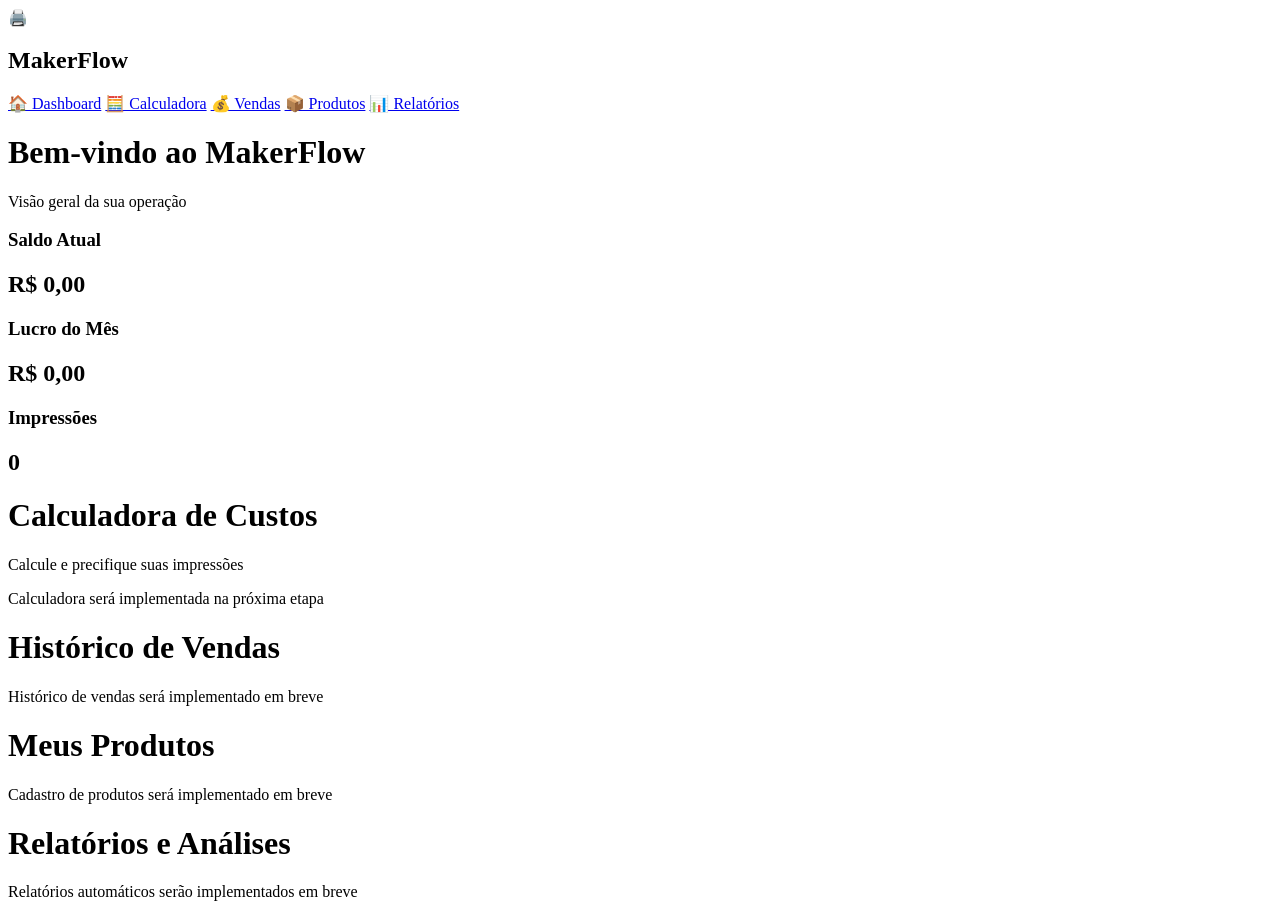
==== index.html @ 26955d99 "Create index.html" ====
<!DOCTYPE html>
<html lang="pt-BR">
<head>
    <meta charset="UTF-8">
    <meta name="viewport" content="width=device-width, initial-scale=1.0">
    <title>MakerFlow • Gestão Financeira</title>
    <link rel="stylesheet" href="style.css">
    <link href="https://fonts.googleapis.com/css2?family=Inter:wght@400;500;600&family=Space+Grotesk:wght@500;600&display=swap" rel="stylesheet">
</head>
<body>
    <div class="app">
        <!-- Sidebar -->
        <nav class="sidebar">
            <div class="logo">
                <span>🖨️</span>
                <h1>MakerFlow</h1>
            </div>
            
            <div class="menu">
                <a href="#" class="menu-item active" data-tab="dashboard">🏠 Dashboard</a>
                <a href="#" class="menu-item" data-tab="calculadora">🧮 Calculadora</a>
                <a href="#" class="menu-item" data-tab="vendas">💰 Vendas</a>
                <a href="#" class="menu-item" data-tab="produtos">📦 Produtos</a>
                <a href="#" class="menu-item" data-tab="relatorios">📊 Relatórios</a>
            </div>
        </nav>

        <!-- Conteúdo Principal -->
        <main class="content">
            <!-- Dashboard -->
            <div id="dashboard" class="tab active">
                <h1>Bem-vindo ao MakerFlow</h1>
                <p class="subtitle">Visão geral da sua operação</p>
                <div class="cards-grid">
                    <div class="card-info">
                        <h3>Saldo Atual</h3>
                        <h2 id="saldo-atual">R$ 0,00</h2>
                    </div>
                    <div class="card-info">
                        <h3>Lucro do Mês</h3>
                        <h2 id="lucro-mes" class="positivo">R$ 0,00</h2>
                    </div>
                    <div class="card-info">
                        <h3>Impressões</h3>
                        <h2 id="total-impressoes">0</h2>
                    </div>
                </div>
            </div>

            <!-- Calculadora -->
            <div id="calculadora" class="tab hidden">
                <h1>Calculadora de Custos</h1>
                <p class="subtitle">Calcule e precifique suas impressões</p>
                <!-- Vamos preencher na Etapa 2 -->
                <div class="placeholder">Calculadora será implementada na próxima etapa</div>
            </div>

            <!-- Vendas -->
            <div id="vendas" class="tab hidden">
                <h1>Histórico de Vendas</h1>
                <div class="placeholder">Histórico de vendas será implementado em breve</div>
            </div>

            <!-- Produtos -->
            <div id="produtos" class="tab hidden">
                <h1>Meus Produtos</h1>
                <div class="placeholder">Cadastro de produtos será implementado em breve</div>
            </div>

            <!-- Relatórios -->
            <div id="relatorios" class="tab hidden">
                <h1>Relatórios e Análises</h1>
                <div class="placeholder">Relatórios automáticos serão implementados em breve</div>
            </div>
        </main>
    </div>

    <script src="script.js"></script>
</body>
</html>
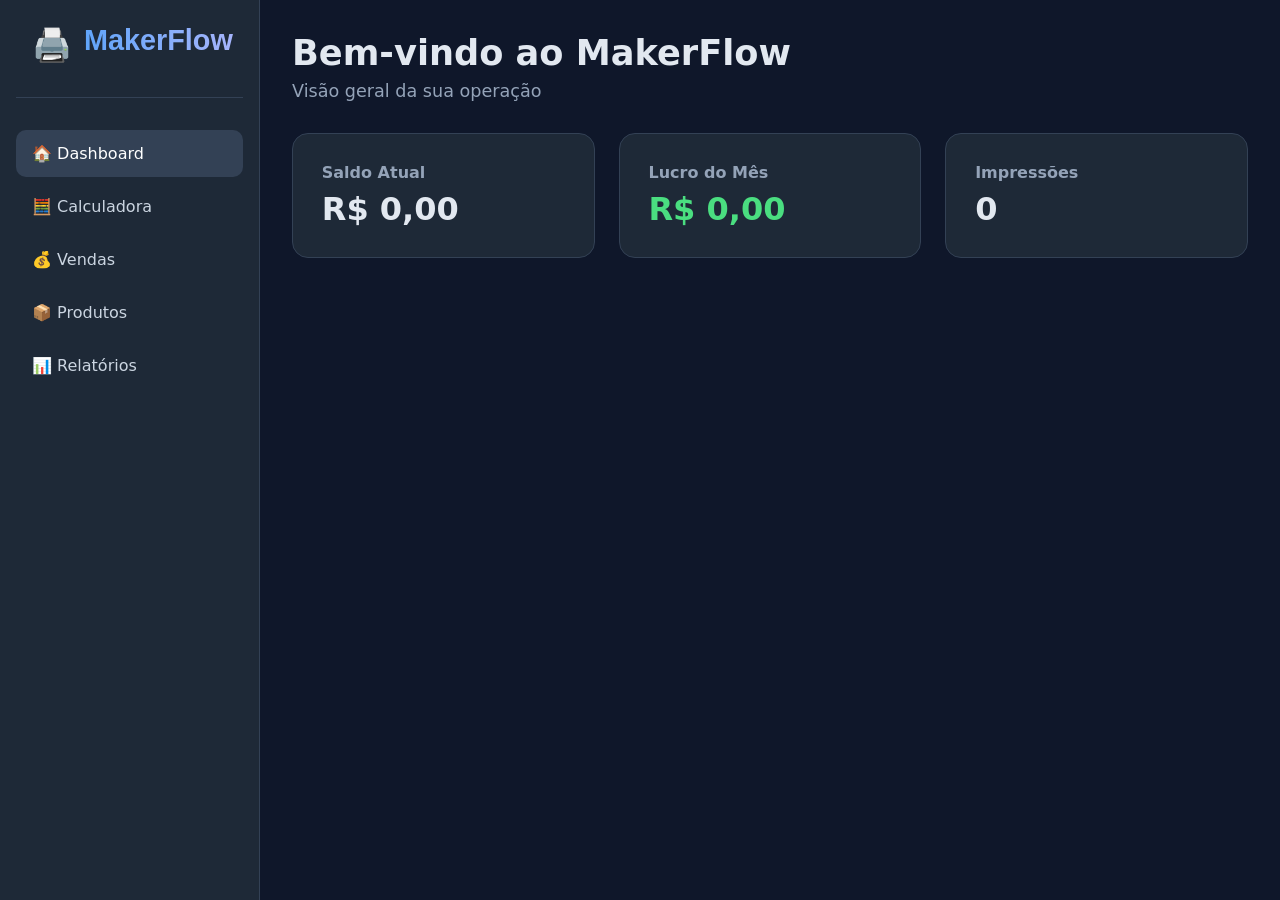
==== commit 8148287c: "Update index.html" ====
--- a/index.html
+++ b/index.html
@@ -49,28 +49,75 @@
 
             <!-- Calculadora -->
             <div id="calculadora" class="tab hidden">
-                <h1>Calculadora de Custos</h1>
-                <p class="subtitle">Calcule e precifique suas impressões</p>
-                <!-- Vamos preencher na Etapa 2 -->
-                <div class="placeholder">Calculadora será implementada na próxima etapa</div>
+                <h1>🧮 Calculadora de Custos</h1>
+                <p class="subtitle">Calcule o custo real e defina o preço de venda</p>
+                
+                <div class="card">
+                    <form id="calcForm">
+                        <div class="input-group">
+                            <label for="nome">Nome da Impressão</label>
+                            <input type="text" id="nome" placeholder="Ex: Suporte de celular" required>
+                        </div>
+
+                        <div class="input-group">
+                            <label for="filamento">Peso de filamento usado</label>
+                            <div class="input-with-unit">
+                                <input type="number" id="filamento" value="250" step="0.1" required>
+                                <span class="unit">gramas</span>
+                            </div>
+                        </div>
+
+                        <div class="input-group">
+                            <label for="precoFilamento">Preço do filamento</label>
+                            <div class="input-with-unit">
+                                <input type="number" id="precoFilamento" value="120" step="0.01" required>
+                                <span class="unit">R$/kg</span>
+                            </div>
+                        </div>
+
+                        <div class="input-group">
+                            <label for="horas">Tempo de impressão</label>
+                            <div class="input-with-unit">
+                                <input type="number" id="horas" value="8" step="0.1" required>
+                                <span class="unit">horas</span>
+                            </div>
+                        </div>
+
+                        <div class="input-group">
+                            <label for="potencia">Potência da impressora</label>
+                            <div class="input-with-unit">
+                                <input type="number" id="potencia" value="300" step="1" required>
+                                <span class="unit">Watts</span>
+                            </div>
+                        </div>
+
+                        <div class="input-group">
+                            <label for="precoEnergia">Preço da energia</label>
+                            <div class="input-with-unit">
+                                <input type="number" id="precoEnergia" value="0.85" step="0.01" required>
+                                <span class="unit">R$/kWh</span>
+                            </div>
+                        </div>
+
+                        <button type="submit" class="btn-calcular">Calcular e Salvar</button>
+                    </form>
+                </div>
             </div>
 
-            <!-- Vendas -->
+            <!-- Outras abas (placeholders) -->
             <div id="vendas" class="tab hidden">
-                <h1>Histórico de Vendas</h1>
-                <div class="placeholder">Histórico de vendas será implementado em breve</div>
+                <h1>💰 Histórico de Vendas</h1>
+                <div class="placeholder">Em desenvolvimento...</div>
             </div>
 
-            <!-- Produtos -->
             <div id="produtos" class="tab hidden">
-                <h1>Meus Produtos</h1>
-                <div class="placeholder">Cadastro de produtos será implementado em breve</div>
+                <h1>📦 Meus Produtos</h1>
+                <div class="placeholder">Em desenvolvimento...</div>
             </div>
 
-            <!-- Relatórios -->
             <div id="relatorios" class="tab hidden">
-                <h1>Relatórios e Análises</h1>
-                <div class="placeholder">Relatórios automáticos serão implementados em breve</div>
+                <h1>📊 Relatórios</h1>
+                <div class="placeholder">Em desenvolvimento...</div>
             </div>
         </main>
     </div>
--- a/style.css
+++ b/style.css
@@ -0,0 +1,129 @@
+* {
+    margin: 0;
+    padding: 0;
+    box-sizing: border-box;
+}
+
+body {
+    font-family: 'Inter', system-ui, sans-serif;
+    background: #0f172a;
+    color: #e2e8f0;
+    height: 100vh;
+    overflow: hidden;
+}
+
+.app {
+    display: flex;
+    height: 100vh;
+}
+
+.sidebar {
+    width: 260px;
+    background: #1e2937;
+    border-right: 1px solid #334155;
+    padding: 1.5rem 1rem;
+    display: flex;
+    flex-direction: column;
+}
+
+.logo {
+    display: flex;
+    align-items: center;
+    gap: 12px;
+    padding: 0 1rem 2rem;
+    border-bottom: 1px solid #334155;
+    margin-bottom: 2rem;
+}
+
+.logo span {
+    font-size: 2rem;
+}
+
+.logo h1 {
+    font-family: 'Space Grotesk', sans-serif;
+    font-size: 1.8rem;
+    background: linear-gradient(90deg, #60a5fa, #a5b4fc);
+    -webkit-background-clip: text;
+    -webkit-text-fill-color: transparent;
+}
+
+.menu-item {
+    display: flex;
+    align-items: center;
+    gap: 12px;
+    padding: 14px 1rem;
+    color: #cbd5e1;
+    text-decoration: none;
+    border-radius: 10px;
+    margin-bottom: 6px;
+    transition: all 0.2s;
+}
+
+.menu-item:hover,
+.menu-item.active {
+    background: #334155;
+    color: white;
+}
+
+.content {
+    flex: 1;
+    padding: 2rem;
+    overflow-y: auto;
+}
+
+.tab {
+    display: none;
+}
+
+.tab.active {
+    display: block;
+}
+
+h1 {
+    font-size: 2.2rem;
+    margin-bottom: 8px;
+}
+
+.subtitle {
+    color: #94a3b8;
+    font-size: 1.1rem;
+    margin-bottom: 2rem;
+}
+
+.cards-grid {
+    display: grid;
+    grid-template-columns: repeat(auto-fit, minmax(280px, 1fr));
+    gap: 1.5rem;
+}
+
+.card-info {
+    background: #1e2937;
+    padding: 1.8rem;
+    border-radius: 16px;
+    border: 1px solid #334155;
+}
+
+.card-info h3 {
+    color: #94a3b8;
+    font-size: 1rem;
+    margin-bottom: 8px;
+}
+
+.card-info h2 {
+    font-size: 2rem;
+    font-weight: 600;
+}
+
+.positivo {
+    color: #4ade80;
+}
+
+.placeholder {
+    background: #1e2937;
+    border: 2px dashed #475569;
+    border-radius: 16px;
+    padding: 4rem 2rem;
+    text-align: center;
+    color: #64748b;
+    font-size: 1.1rem;
+}
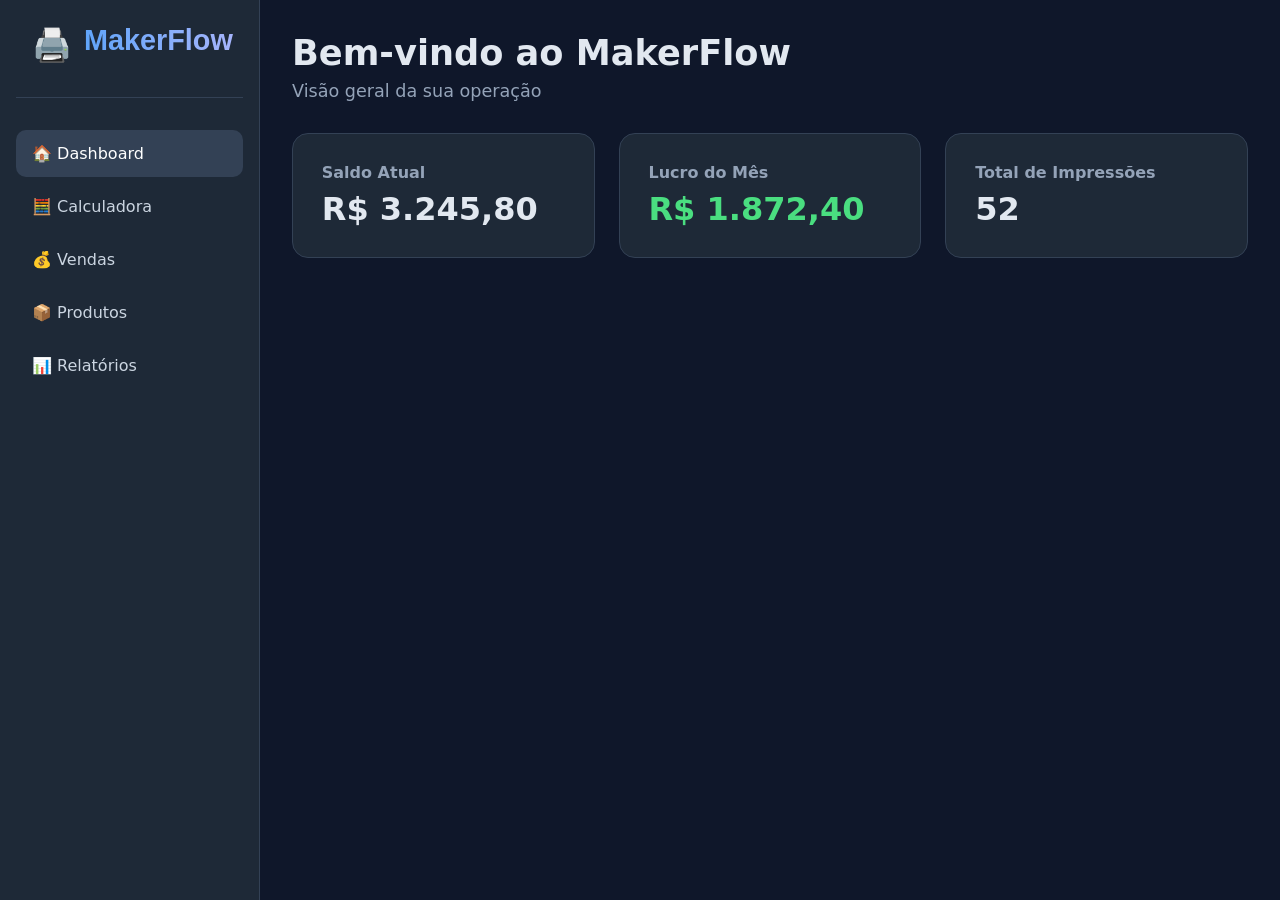
==== commit 9ace9b1d: "Update index.html" ====
--- a/index.html
+++ b/index.html
@@ -27,6 +27,7 @@
 
         <!-- Conteúdo Principal -->
         <main class="content">
+            
             <!-- Dashboard -->
             <div id="dashboard" class="tab active">
                 <h1>Bem-vindo ao MakerFlow</h1>
@@ -34,15 +35,15 @@
                 <div class="cards-grid">
                     <div class="card-info">
                         <h3>Saldo Atual</h3>
-                        <h2 id="saldo-atual">R$ 0,00</h2>
+                        <h2 id="saldo-atual">R$ 3.245,80</h2>
                     </div>
                     <div class="card-info">
                         <h3>Lucro do Mês</h3>
-                        <h2 id="lucro-mes" class="positivo">R$ 0,00</h2>
+                        <h2 id="lucro-mes" class="positivo">R$ 1.872,40</h2>
                     </div>
                     <div class="card-info">
-                        <h3>Impressões</h3>
-                        <h2 id="total-impressoes">0</h2>
+                        <h3>Total de Impressões</h3>
+                        <h2 id="total-impressoes">52</h2>
                     </div>
                 </div>
             </div>
@@ -50,7 +51,7 @@
             <!-- Calculadora -->
             <div id="calculadora" class="tab hidden">
                 <h1>🧮 Calculadora de Custos</h1>
-                <p class="subtitle">Calcule o custo real e defina o preço de venda</p>
+                <p class="subtitle">Calcule o custo real da sua impressão</p>
                 
                 <div class="card">
                     <form id="calcForm">
@@ -104,20 +105,25 @@
                 </div>
             </div>
 
-            <!-- Outras abas (placeholders) -->
+            <!-- Vendas -->
             <div id="vendas" class="tab hidden">
                 <h1>💰 Histórico de Vendas</h1>
-                <div class="placeholder">Em desenvolvimento...</div>
+                <p class="subtitle">Registro de todas as vendas</p>
+                <div class="placeholder">Funcionalidade em desenvolvimento...</div>
             </div>
 
+            <!-- Produtos -->
             <div id="produtos" class="tab hidden">
                 <h1>📦 Meus Produtos</h1>
-                <div class="placeholder">Em desenvolvimento...</div>
+                <p class="subtitle">Gestão do catálogo de produtos</p>
+                <div class="placeholder">Funcionalidade em desenvolvimento...</div>
             </div>
 
+            <!-- Relatórios -->
             <div id="relatorios" class="tab hidden">
-                <h1>📊 Relatórios</h1>
-                <div class="placeholder">Em desenvolvimento...</div>
+                <h1>📊 Relatórios e Análises</h1>
+                <p class="subtitle">Análises automáticas do negócio</p>
+                <div class="placeholder">Funcionalidade em desenvolvimento...</div>
             </div>
         </main>
     </div>
--- a/style.css
+++ b/style.css
@@ -65,6 +65,7 @@
     color: white;
 }
 
+/* Conteúdo */
 .content {
     flex: 1;
     padding: 2rem;
@@ -90,6 +91,7 @@
     margin-bottom: 2rem;
 }
 
+/* Cards do Dashboard */
 .cards-grid {
     display: grid;
     grid-template-columns: repeat(auto-fit, minmax(280px, 1fr));
@@ -118,6 +120,74 @@
     color: #4ade80;
 }
 
+/* Calculadora */
+.card {
+    background: #1e2937;
+    border-radius: 16px;
+    padding: 2.2rem;
+    border: 1px solid #334155;
+    max-width: 620px;
+}
+
+.input-group {
+    margin-bottom: 1.6rem;
+}
+
+label {
+    display: block;
+    margin-bottom: 8px;
+    color: #cbd5e1;
+    font-weight: 500;
+}
+
+input {
+    width: 100%;
+    padding: 15px 18px;
+    background: #0f172a;
+    border: 2px solid #475569;
+    border-radius: 12px;
+    color: white;
+    font-size: 1.1rem;
+    transition: border 0.2s;
+}
+
+input:focus {
+    border-color: #60a5fa;
+    outline: none;
+}
+
+.input-with-unit {
+    position: relative;
+}
+
+.unit {
+    position: absolute;
+    right: 18px;
+    top: 50%;
+    transform: translateY(-50%);
+    color: #64748b;
+    font-weight: 500;
+}
+
+.btn-calcular {
+    width: 100%;
+    padding: 16px;
+    background: linear-gradient(90deg, #3b82f6, #6366f1);
+    color: white;
+    border: none;
+    border-radius: 12px;
+    font-size: 1.15rem;
+    font-weight: 600;
+    cursor: pointer;
+    margin-top: 1.5rem;
+    transition: transform 0.2s;
+}
+
+.btn-calcular:hover {
+    transform: translateY(-2px);
+}
+
+/* Placeholder */
 .placeholder {
     background: #1e2937;
     border: 2px dashed #475569;
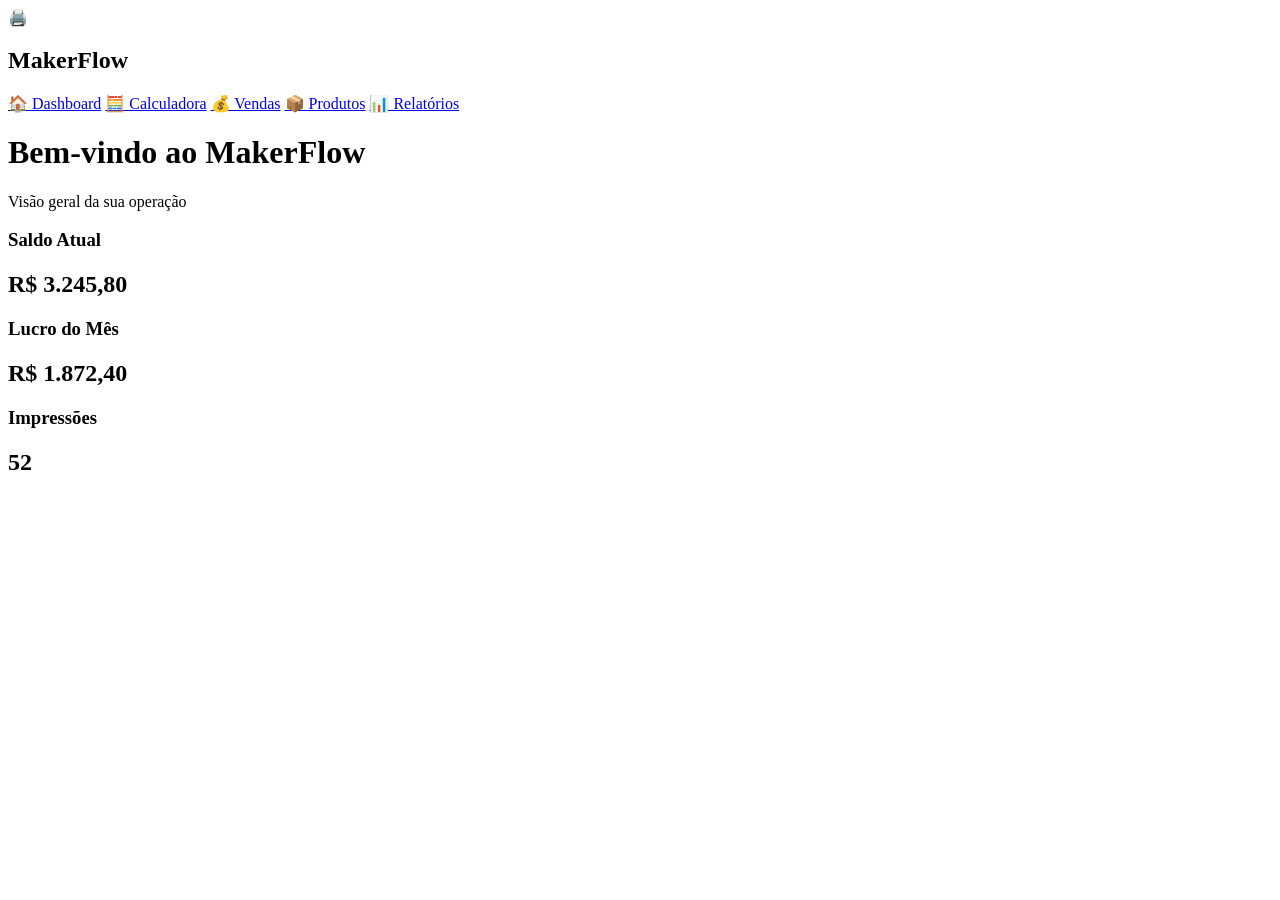
==== commit 248c95e1: "Update index.html" ====
--- a/index.html
+++ b/index.html
@@ -3,127 +3,43 @@
 <head>
     <meta charset="UTF-8">
     <meta name="viewport" content="width=device-width, initial-scale=1.0">
-    <title>MakerFlow • Gestão Financeira</title>
+    <title>MakerFlow • Dashboard</title>
     <link rel="stylesheet" href="style.css">
     <link href="https://fonts.googleapis.com/css2?family=Inter:wght@400;500;600&family=Space+Grotesk:wght@500;600&display=swap" rel="stylesheet">
 </head>
 <body>
     <div class="app">
-        <!-- Sidebar -->
         <nav class="sidebar">
             <div class="logo">
                 <span>🖨️</span>
                 <h1>MakerFlow</h1>
             </div>
-            
             <div class="menu">
-                <a href="#" class="menu-item active" data-tab="dashboard">🏠 Dashboard</a>
-                <a href="#" class="menu-item" data-tab="calculadora">🧮 Calculadora</a>
-                <a href="#" class="menu-item" data-tab="vendas">💰 Vendas</a>
-                <a href="#" class="menu-item" data-tab="produtos">📦 Produtos</a>
-                <a href="#" class="menu-item" data-tab="relatorios">📊 Relatórios</a>
+                <a href="index.html" class="menu-item active">🏠 Dashboard</a>
+                <a href="calculadora.html" class="menu-item">🧮 Calculadora</a>
+                <a href="vendas.html" class="menu-item">💰 Vendas</a>
+                <a href="produtos.html" class="menu-item">📦 Produtos</a>
+                <a href="relatorios.html" class="menu-item">📊 Relatórios</a>
             </div>
         </nav>
 
-        <!-- Conteúdo Principal -->
         <main class="content">
+            <h1>Bem-vindo ao MakerFlow</h1>
+            <p class="subtitle">Visão geral da sua operação</p>
             
-            <!-- Dashboard -->
-            <div id="dashboard" class="tab active">
-                <h1>Bem-vindo ao MakerFlow</h1>
-                <p class="subtitle">Visão geral da sua operação</p>
-                <div class="cards-grid">
-                    <div class="card-info">
-                        <h3>Saldo Atual</h3>
-                        <h2 id="saldo-atual">R$ 3.245,80</h2>
-                    </div>
-                    <div class="card-info">
-                        <h3>Lucro do Mês</h3>
-                        <h2 id="lucro-mes" class="positivo">R$ 1.872,40</h2>
-                    </div>
-                    <div class="card-info">
-                        <h3>Total de Impressões</h3>
-                        <h2 id="total-impressoes">52</h2>
-                    </div>
+            <div class="cards-grid">
+                <div class="card-info">
+                    <h3>Saldo Atual</h3>
+                    <h2>R$ 3.245,80</h2>
                 </div>
-            </div>
-
-            <!-- Calculadora -->
-            <div id="calculadora" class="tab hidden">
-                <h1>🧮 Calculadora de Custos</h1>
-                <p class="subtitle">Calcule o custo real da sua impressão</p>
-                
-                <div class="card">
-                    <form id="calcForm">
-                        <div class="input-group">
-                            <label for="nome">Nome da Impressão</label>
-                            <input type="text" id="nome" placeholder="Ex: Suporte de celular" required>
-                        </div>
-
-                        <div class="input-group">
-                            <label for="filamento">Peso de filamento usado</label>
-                            <div class="input-with-unit">
-                                <input type="number" id="filamento" value="250" step="0.1" required>
-                                <span class="unit">gramas</span>
-                            </div>
-                        </div>
-
-                        <div class="input-group">
-                            <label for="precoFilamento">Preço do filamento</label>
-                            <div class="input-with-unit">
-                                <input type="number" id="precoFilamento" value="120" step="0.01" required>
-                                <span class="unit">R$/kg</span>
-                            </div>
-                        </div>
-
-                        <div class="input-group">
-                            <label for="horas">Tempo de impressão</label>
-                            <div class="input-with-unit">
-                                <input type="number" id="horas" value="8" step="0.1" required>
-                                <span class="unit">horas</span>
-                            </div>
-                        </div>
-
-                        <div class="input-group">
-                            <label for="potencia">Potência da impressora</label>
-                            <div class="input-with-unit">
-                                <input type="number" id="potencia" value="300" step="1" required>
-                                <span class="unit">Watts</span>
-                            </div>
-                        </div>
-
-                        <div class="input-group">
-                            <label for="precoEnergia">Preço da energia</label>
-                            <div class="input-with-unit">
-                                <input type="number" id="precoEnergia" value="0.85" step="0.01" required>
-                                <span class="unit">R$/kWh</span>
-                            </div>
-                        </div>
-
-                        <button type="submit" class="btn-calcular">Calcular e Salvar</button>
-                    </form>
+                <div class="card-info">
+                    <h3>Lucro do Mês</h3>
+                    <h2 class="positivo">R$ 1.872,40</h2>
                 </div>
-            </div>
-
-            <!-- Vendas -->
-            <div id="vendas" class="tab hidden">
-                <h1>💰 Histórico de Vendas</h1>
-                <p class="subtitle">Registro de todas as vendas</p>
-                <div class="placeholder">Funcionalidade em desenvolvimento...</div>
-            </div>
-
-            <!-- Produtos -->
-            <div id="produtos" class="tab hidden">
-                <h1>📦 Meus Produtos</h1>
-                <p class="subtitle">Gestão do catálogo de produtos</p>
-                <div class="placeholder">Funcionalidade em desenvolvimento...</div>
-            </div>
-
-            <!-- Relatórios -->
-            <div id="relatorios" class="tab hidden">
-                <h1>📊 Relatórios e Análises</h1>
-                <p class="subtitle">Análises automáticas do negócio</p>
-                <div class="placeholder">Funcionalidade em desenvolvimento...</div>
+                <div class="card-info">
+                    <h3>Impressões</h3>
+                    <h2>52</h2>
+                </div>
             </div>
         </main>
     </div>
